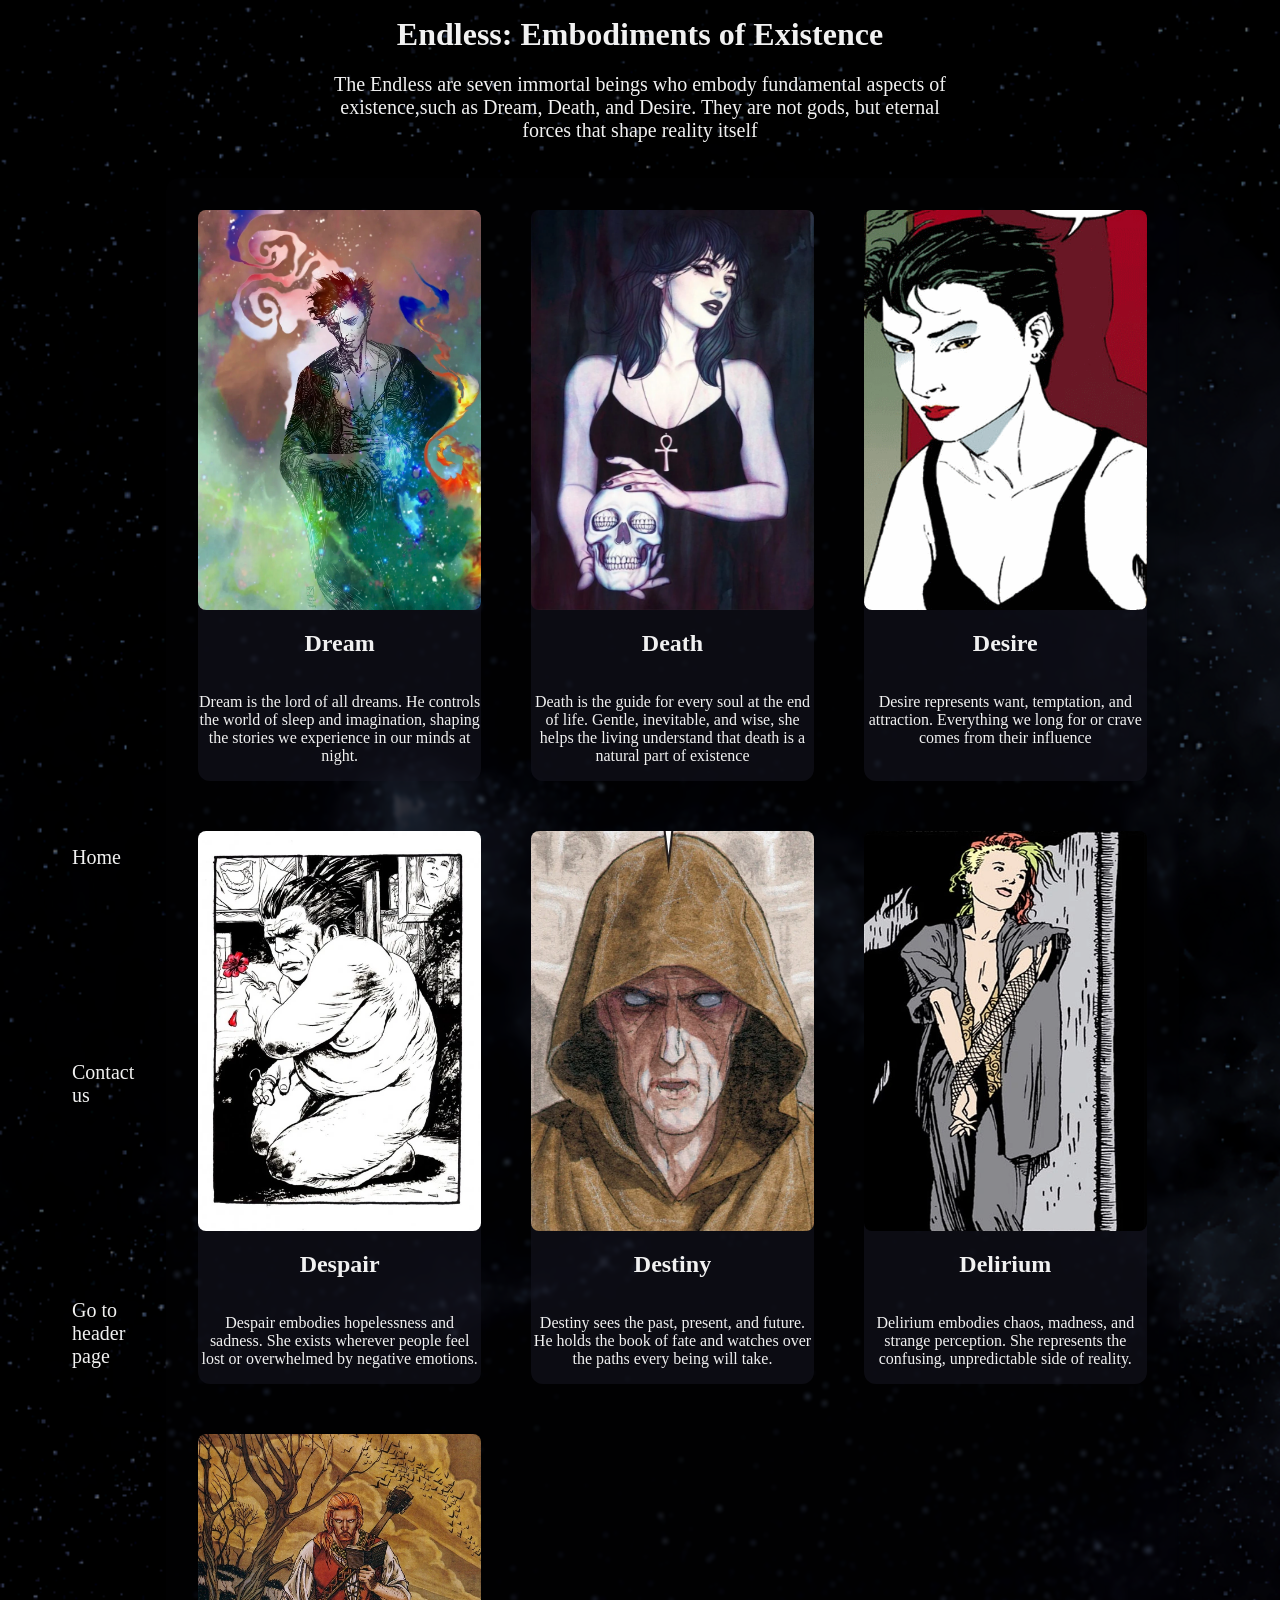
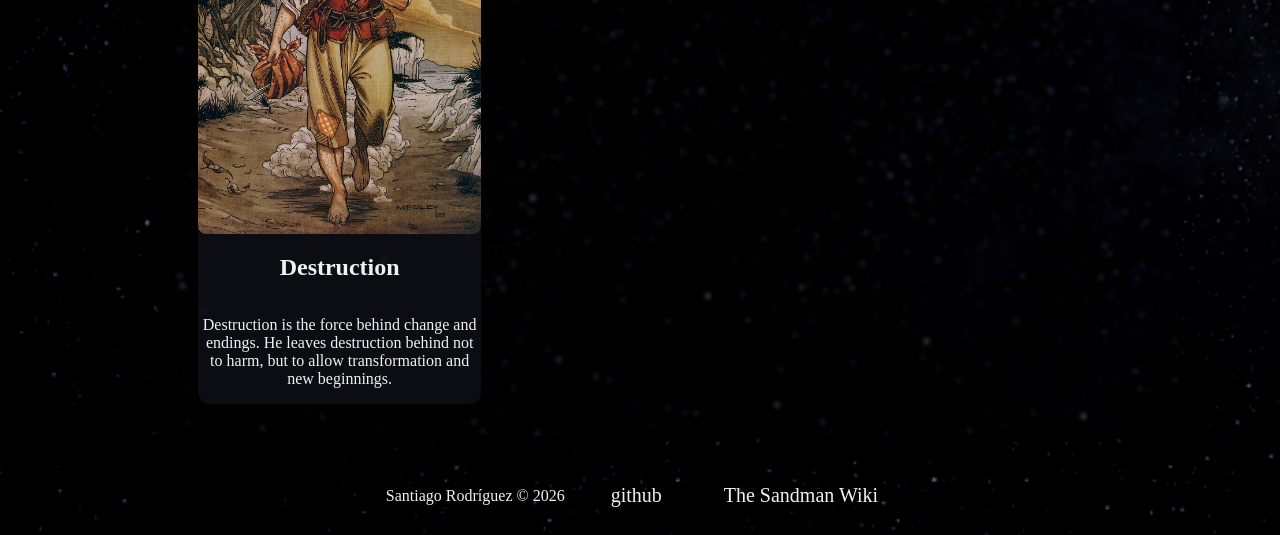
==== index-sidebar.html @ f6ac5b30 "fix background header and footer" ====
<!DOCTYPE html>
<html lang="en">

<head>
    <meta charset="UTF-8">
    <meta name="viewport" content="width=device-width, initial-scale=1.0">
    <link rel="stylesheet" href="style.css">
    <title>The Endless</title>
</head>

<body>
    <header class="item">
        <h1 class="header-text">Endless: Embodiments of Existence</h1>
        <p class="header-text">The Endless are seven immortal beings who embody fundamental aspects of existence,such as
            Dream, Death, and
            Desire. They are not gods, but eternal forces that shape reality itself</p>

    </header>
    
        <aside>
            <ul>
                <li>
                    <a href="#">Home</a>
                </li>
                <li>
                    <a href="#">Contact us</a>
                </li>
                <li>
                    <a href="index.html">Go to header page</a>
                </li>
            </ul>
        </aside>
        <main class="item">
            <section class="card" onclick="window.open('https://sandman.fandom.com/wiki/Dream')">
                <img src="imgs/dream.webp" alt="">
                <h2>Dream</h2>
                <p>Dream is the lord of all dreams. He controls the world of sleep and imagination, shaping the stories
                    we
                    experience in our minds at night.</p>
            </section>
            <section class="card" onclick="window.open('https://sandman.fandom.com/wiki/Death')">
                <img src="imgs/death.webp" alt="">
                <h2>Death</h2>
                <p>Death is the guide for every soul at the end of life. Gentle, inevitable, and wise, she helps the
                    living
                    understand that death is a natural part of existence</p>
            </section>
            <section class="card" onclick="window.open('https://sandman.fandom.com/wiki/Desire')">
                <img src="imgs/desire.webp" alt="">
                <h2>Desire</h2>
                <p>Desire represents want, temptation, and attraction. Everything we long for or crave comes from their
                    influence</p>
            </section>
            <section class="card" onclick="window.open('https://sandman.fandom.com/wiki/Despair')">
                <img src="imgs/despair.webp" alt="">
                <h2>Despair</h2>
                <p>Despair embodies hopelessness and sadness. She exists wherever people feel lost or overwhelmed by
                    negative emotions.</p>
            </section>
            <section class="card" onclick="window.open('https://sandman.fandom.com/wiki/Destiny')">
                <img src="imgs/destiny.webp" alt="">
                <h2>Destiny</h2>
                <p>Destiny sees the past, present, and future. He holds the book of fate and watches over the paths
                    every
                    being will take.</p>
            </section>
            <section class="card" onclick="window.open('https://sandman.fandom.com/wiki/Delirium')">
                <img src="imgs/delirium.webp" alt="">
                <h2>Delirium</h2>
                <p>Delirium embodies chaos, madness, and strange perception. She represents the confusing, unpredictable
                    side of reality.</p>
            </section>
            <section class="card" onclick="window.open('https://sandman.fandom.com/wiki/Destruction')">
                <img src="imgs/destruction.webp" alt="">
                <h2>Destruction</h2>
                <p>Destruction is the force behind change and endings. He leaves destruction behind not to harm, but to
                    allow transformation and new beginnings.</p>
            </section>
        </main>
    

    <footer class="item">
        <p>Santiago Rodríguez © 2026</p>
        <a href="https://github.com/sntiago05" target="_blank">
            github
        </a>
        <a href="https://sandman.fandom.com/wiki/The_Sandman_Wiki" target="_blank">
            The Sandman Wiki
        </a>
    </footer>
</body>

</html>
---- style.css ----
body {
    margin: 0;
    padding: 0;
    box-sizing: border-box;
    min-height: 100vh;
    background-image: url("imgs/bg.png");
    background-color: rgba(0, 0, 0, 0.6);
    background-blend-mode: darken;
    background-size: cover;
    background-repeat: no-repeat;
    display: grid;
    grid-template-columns: 1fr 10fr 1fr;
    grid-template-rows: auto 1fr auto;
    grid-template-areas:
        "header header header"
        "aside main ."
        "footer footer footer";
    row-gap: 20px;
    color: #f1f1f1;
}

.item {
    color: #f1f1f1;
    border-radius: 12px;
}

header {
    position: sticky;
    top: 0;
    z-index: 1;
    grid-area: header;
    display: flex;
    flex-direction: column;
    align-items: center;
    row-gap: 20px;
    justify-content: center;
    padding: 16px;
}

header p {
    font-size: 20px;
}

.header-text {
    max-width: 50%;
    text-align: center;
    margin: 0;
    overflow-wrap: break-word;
}

main {
    display: grid;
    grid-area: main;
    background: rgba(20, 20, 30, 0.09);
    backdrop-filter: blur(2px);
    grid-template-columns: repeat(auto-fit, minmax(250px, 1fr));
    padding: 32px;
    gap: 50px;
}

.card {
    display: flex;
    flex-direction: column;
    justify-content: start;
    align-items: center;
    height: 100%;
    background: rgba(20, 20, 30, 0.6);
    border-radius: 12px;
    text-align: center;
    transition: transform 0.3s ease, box-shadow 0.3s ease;
    cursor: pointer;
}

.card:hover {
    transform: translateY(-8px);
    box-shadow: 0 0 20px 5px rgba(255, 255, 255, 0.6);
    border: 1px solid rgba(0, 0, 0, 0.584);
}


.card img {
    width: 100%;
    height: 400px;
    border-radius: 8px;
}

footer {
    grid-area: footer;
    display: flex;
    justify-content: center;
    align-items: center;
    gap: 30px;
    padding: 12px;
    border-radius: 8px 8px 0 0;
}

a {
    color: #f1f1f1;
    text-decoration: none;
    display: flex;
    font-size: 20px;
    align-items: center;
    border-radius: 1rem;
    padding: 1rem;
    transition: 0.5s ease-in;
}


a:hover {
    color: #aaa;
    background-color: rgba(40, 40, 40, 0.70);
}

aside {
    grid-area: aside;
    display: flex;
    flex-direction: column;
    justify-content: center;
    padding: 1rem;
}

ul {
    list-style: none;
    display: flex;
    flex-direction: column;
    justify-content: space-between;
    row-gap: 10rem;
}
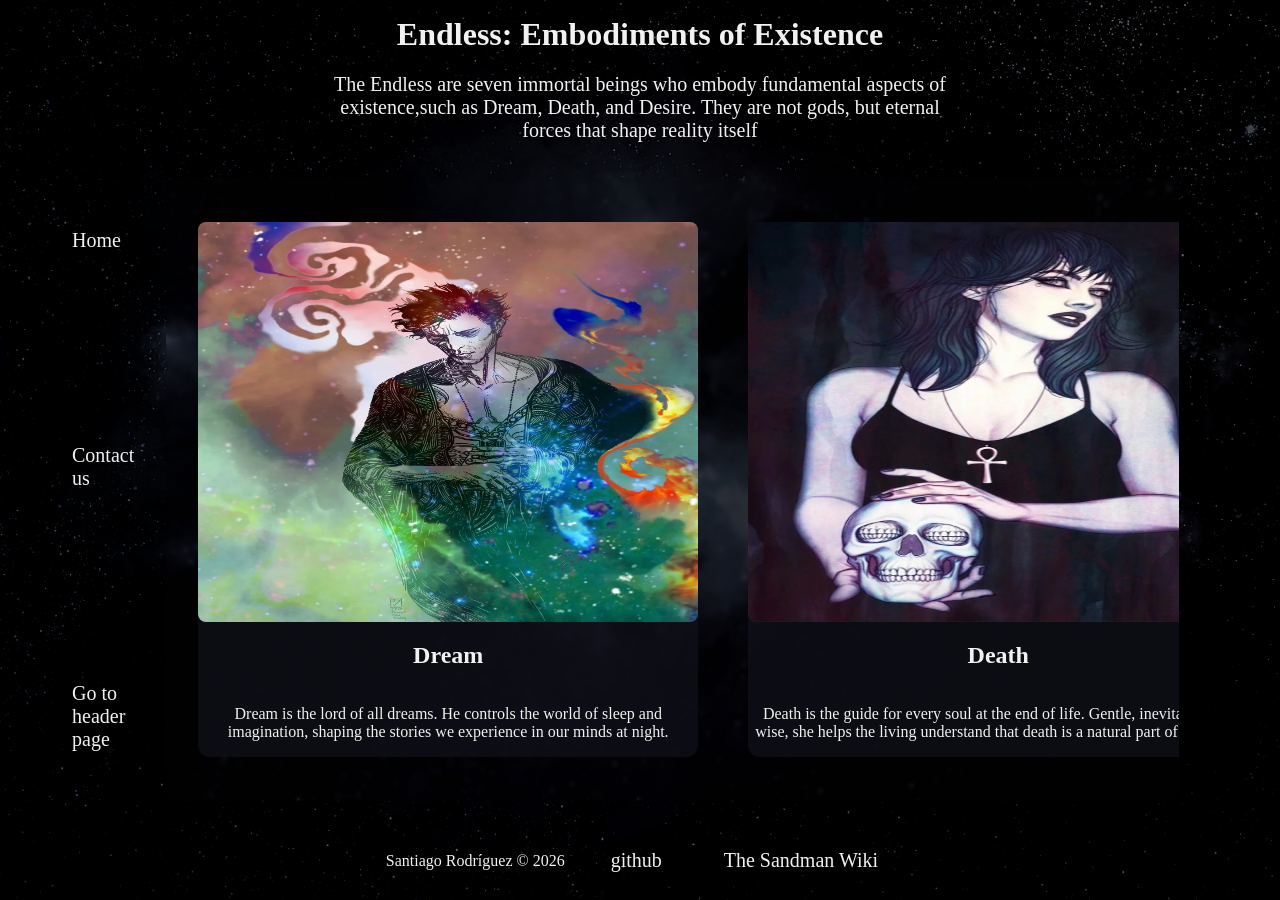
==== commit 86b1e3b9: "fix side bar page" ====
--- a/index-sidebar.html
+++ b/index-sidebar.html
@@ -30,7 +30,9 @@
                 </li>
             </ul>
         </aside>
+        
         <main class="item">
+            <div class="track">
             <section class="card" onclick="window.open('https://sandman.fandom.com/wiki/Dream')">
                 <img src="imgs/dream.webp" alt="">
                 <h2>Dream</h2>
@@ -76,6 +78,7 @@
                 <p>Destruction is the force behind change and endings. He leaves destruction behind not to harm, but to
                     allow transformation and new beginnings.</p>
             </section>
+            </div>
         </main>
     
 
@@ -88,6 +91,7 @@
             The Sandman Wiki
         </a>
     </footer>
+    <script src="script.js"></script>
 </body>
 
 </html>
--- a/style.css
+++ b/style.css
@@ -49,26 +49,40 @@
 }
 
 main {
-    display: grid;
     grid-area: main;
     background: rgba(20, 20, 30, 0.09);
     backdrop-filter: blur(2px);
-    grid-template-columns: repeat(auto-fit, minmax(250px, 1fr));
     padding: 32px;
+    overflow: hidden; 
+    display: flex;
+    flex-direction: column;
+    justify-content: center;
+}
+
+.track{
+    display: flex;
+    flex-direction: row;
+    align-items: center;
     gap: 50px;
+    transition: transform 0.5s ease;
 }
+
+
 
 .card {
     display: flex;
     flex-direction: column;
     justify-content: start;
     align-items: center;
+    min-width: 250px;
+    max-width: 500px;
     height: 100%;
     background: rgba(20, 20, 30, 0.6);
     border-radius: 12px;
     text-align: center;
     transition: transform 0.3s ease, box-shadow 0.3s ease;
     cursor: pointer;
+    flex: 0 0 auto;
 }
 
 .card:hover {
@@ -81,6 +95,7 @@
 .card img {
     width: 100%;
     height: 400px;
+    
     border-radius: 8px;
 }
 
